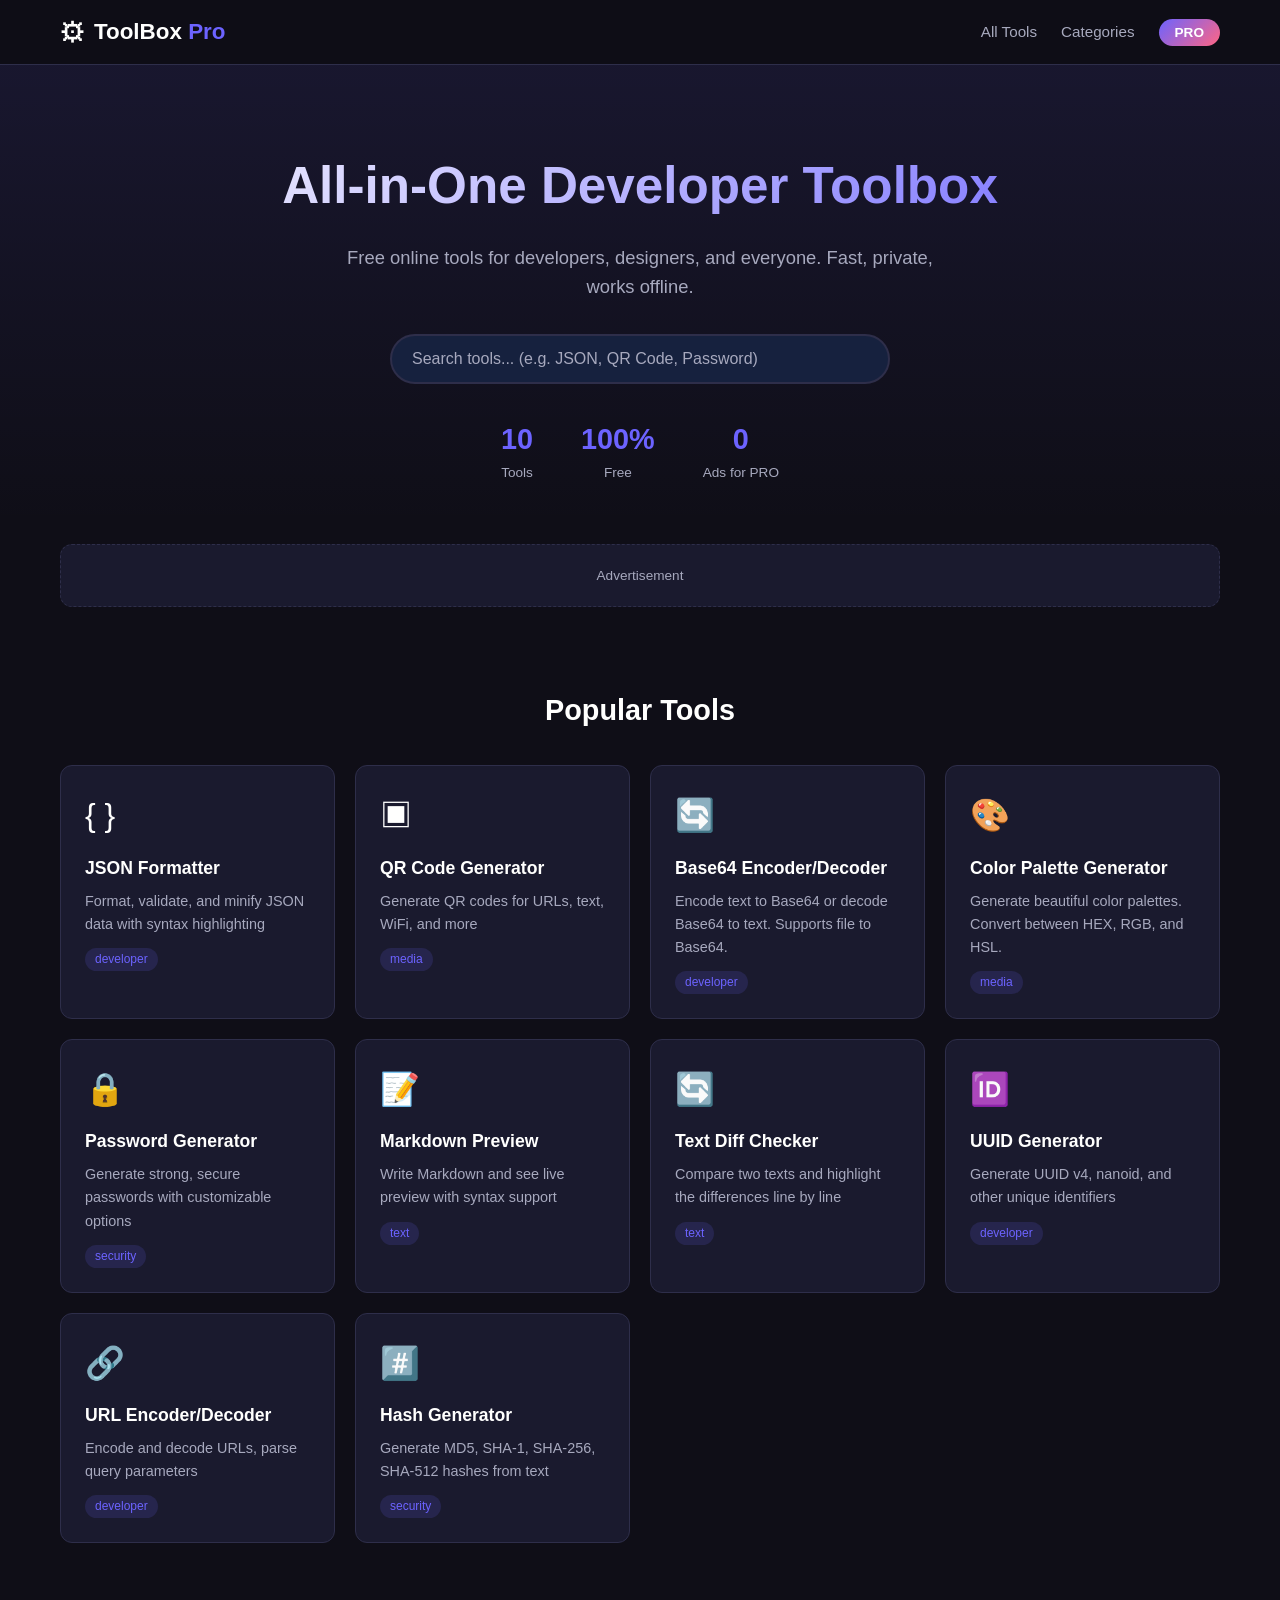
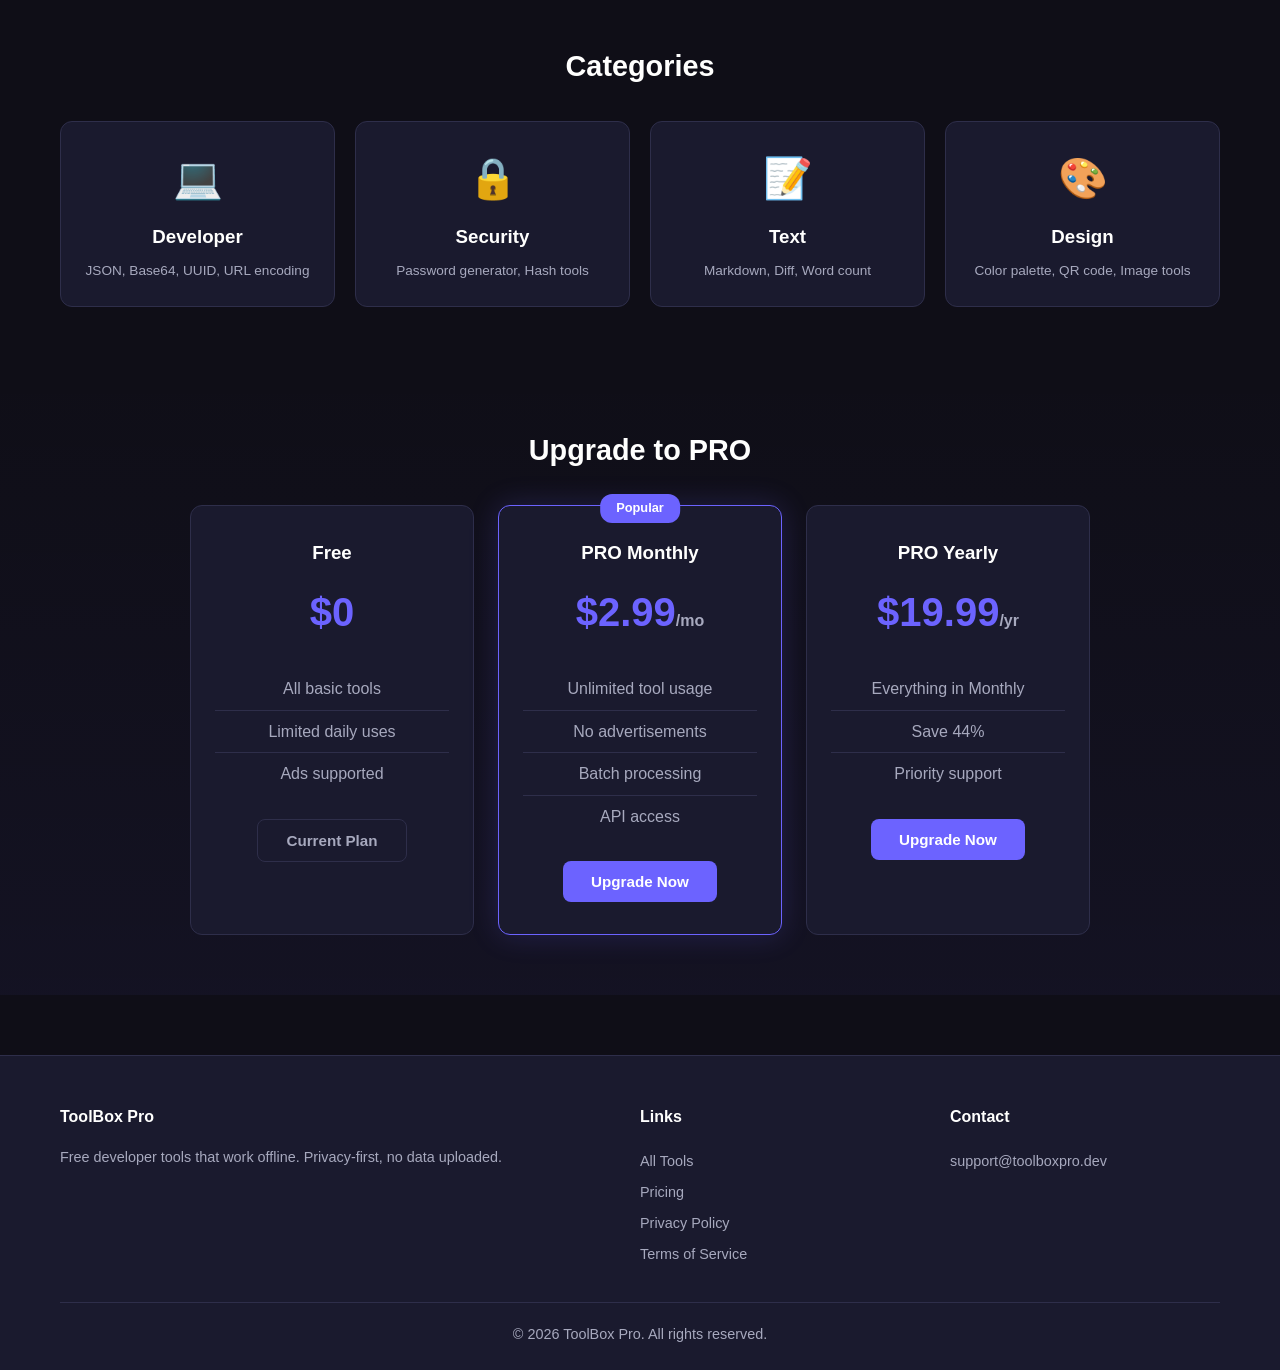
==== index.html @ e4f7e5e7 "feat: ToolBox Pro - monetizable PWA developer toolbox platform Complete multi-tool web platform with" ====
<!DOCTYPE html>
<html lang="zh-CN">
<head>
    <meta charset="UTF-8">
    <meta name="viewport" content="width=device-width, initial-scale=1.0">
    <meta name="description" content="ToolBox Pro - 免费在线开发者工具箱，JSON格式化、二维码生成、密码生成、Base64编解码等20+实用工具">
    <meta name="keywords" content="在线工具,开发者工具,JSON格式化,二维码生成器,密码生成器,Base64,工具箱">
    <meta name="theme-color" content="#6C63FF">
    <meta name="apple-mobile-web-app-capable" content="yes">
    <meta name="apple-mobile-web-app-status-bar-style" content="black-translucent">
    <title>ToolBox Pro - 免费在线工具箱</title>
    <link rel="manifest" href="manifest.json">
    <link rel="icon" type="image/svg+xml" href="assets/icon.svg">
    <link rel="apple-touch-icon" href="assets/icon-192.png">
    <link rel="stylesheet" href="css/style.css">
</head>
<body>
    <header class="header">
        <nav class="nav container">
            <a href="/" class="logo">
                <span class="logo-icon">&#9881;</span>
                <span class="logo-text">ToolBox <span class="highlight">Pro</span></span>
            </a>
            <div class="nav-links">
                <a href="#tools" class="nav-link">All Tools</a>
                <a href="#categories" class="nav-link">Categories</a>
                <button class="btn-premium" id="premiumBtn">PRO</button>
            </div>
            <button class="menu-toggle" id="menuToggle" aria-label="Toggle menu">&#9776;</button>
        </nav>
    </header>

    <main>
        <!-- Hero Section -->
        <section class="hero">
            <div class="container">
                <h1>All-in-One Developer Toolbox</h1>
                <p class="hero-subtitle">Free online tools for developers, designers, and everyone. Fast, private, works offline.</p>
                <div class="search-box">
                    <input type="text" id="searchInput" placeholder="Search tools... (e.g. JSON, QR Code, Password)" autocomplete="off">
                </div>
                <div class="hero-stats">
                    <div class="stat"><strong id="toolCount">10</strong><span>Tools</span></div>
                    <div class="stat"><strong>100%</strong><span>Free</span></div>
                    <div class="stat"><strong>0</strong><span>Ads for PRO</span></div>
                </div>
            </div>
        </section>

        <!-- Ad Banner Zone -->
        <div class="ad-zone container" id="adBannerTop">
            <div class="ad-placeholder">Advertisement</div>
        </div>

        <!-- Tools Grid -->
        <section class="tools-section" id="tools">
            <div class="container">
                <h2 class="section-title">Popular Tools</h2>
                <div class="tools-grid" id="toolsGrid">
                    <!-- Tools are injected by JS -->
                </div>
            </div>
        </section>

        <!-- Categories -->
        <section class="categories-section" id="categories">
            <div class="container">
                <h2 class="section-title">Categories</h2>
                <div class="categories-grid">
                    <div class="category-card" data-category="developer">
                        <span class="category-icon">&#128187;</span>
                        <h3>Developer</h3>
                        <p>JSON, Base64, UUID, URL encoding</p>
                    </div>
                    <div class="category-card" data-category="security">
                        <span class="category-icon">&#128274;</span>
                        <h3>Security</h3>
                        <p>Password generator, Hash tools</p>
                    </div>
                    <div class="category-card" data-category="text">
                        <span class="category-icon">&#128221;</span>
                        <h3>Text</h3>
                        <p>Markdown, Diff, Word count</p>
                    </div>
                    <div class="category-card" data-category="media">
                        <span class="category-icon">&#127912;</span>
                        <h3>Design</h3>
                        <p>Color palette, QR code, Image tools</p>
                    </div>
                </div>
            </div>
        </section>

        <!-- Premium Section -->
        <section class="premium-section" id="premium">
            <div class="container">
                <h2 class="section-title">Upgrade to PRO</h2>
                <div class="pricing-grid">
                    <div class="pricing-card">
                        <h3>Free</h3>
                        <div class="price">$0</div>
                        <ul>
                            <li>All basic tools</li>
                            <li>Limited daily uses</li>
                            <li>Ads supported</li>
                        </ul>
                        <button class="btn btn-outline">Current Plan</button>
                    </div>
                    <div class="pricing-card featured">
                        <div class="badge">Popular</div>
                        <h3>PRO Monthly</h3>
                        <div class="price">$2.99<span>/mo</span></div>
                        <ul>
                            <li>Unlimited tool usage</li>
                            <li>No advertisements</li>
                            <li>Batch processing</li>
                            <li>API access</li>
                        </ul>
                        <button class="btn btn-primary" onclick="handleUpgrade('monthly')">Upgrade Now</button>
                    </div>
                    <div class="pricing-card">
                        <h3>PRO Yearly</h3>
                        <div class="price">$19.99<span>/yr</span></div>
                        <ul>
                            <li>Everything in Monthly</li>
                            <li>Save 44%</li>
                            <li>Priority support</li>
                        </ul>
                        <button class="btn btn-primary" onclick="handleUpgrade('yearly')">Upgrade Now</button>
                    </div>
                </div>
            </div>
        </section>

        <!-- Tool Modal -->
        <div class="modal-overlay" id="modalOverlay">
            <div class="modal" id="toolModal">
                <div class="modal-header">
                    <h2 id="modalTitle">Tool</h2>
                    <button class="modal-close" id="modalClose">&times;</button>
                </div>
                <div class="modal-body" id="modalBody">
                    <!-- Tool content injected here -->
                </div>
            </div>
        </div>
    </main>

    <footer class="footer">
        <div class="container">
            <div class="footer-grid">
                <div>
                    <h4>ToolBox Pro</h4>
                    <p>Free developer tools that work offline. Privacy-first, no data uploaded.</p>
                </div>
                <div>
                    <h4>Links</h4>
                    <a href="#tools">All Tools</a>
                    <a href="#premium">Pricing</a>
                    <a href="privacy.html">Privacy Policy</a>
                    <a href="terms.html">Terms of Service</a>
                </div>
                <div>
                    <h4>Contact</h4>
                    <a href="mailto:support@toolboxpro.dev">support@toolboxpro.dev</a>
                </div>
            </div>
            <div class="footer-bottom">
                <p>&copy; 2026 ToolBox Pro. All rights reserved.</p>
            </div>
        </div>
    </footer>

    <!-- Install PWA prompt -->
    <div class="install-prompt" id="installPrompt" style="display:none">
        <p>Install ToolBox Pro for offline access</p>
        <button class="btn btn-primary btn-sm" id="installBtn">Install</button>
        <button class="btn btn-outline btn-sm" id="dismissInstall">Later</button>
    </div>

    <script src="js/tools-registry.js"></script>
    <script src="js/tools/json-formatter.js"></script>
    <script src="js/tools/qr-generator.js"></script>
    <script src="js/tools/base64-codec.js"></script>
    <script src="js/tools/color-palette.js"></script>
    <script src="js/tools/password-generator.js"></script>
    <script src="js/tools/markdown-preview.js"></script>
    <script src="js/tools/text-diff.js"></script>
    <script src="js/tools/uuid-generator.js"></script>
    <script src="js/tools/url-codec.js"></script>
    <script src="js/tools/hash-generator.js"></script>
    <script src="js/app.js"></script>
    <script>
        if ('serviceWorker' in navigator) {
            navigator.serviceWorker.register('sw.js');
        }
    </script>
</body>
</html>
---- css/style.css ----
/* ===== CSS Variables & Reset ===== */
:root {
    --primary: #6C63FF;
    --primary-dark: #5A52E0;
    --secondary: #FF6584;
    --bg: #0F0E17;
    --bg-card: #1A1A2E;
    --bg-input: #16213E;
    --text: #FFFFFE;
    --text-muted: #A7A9BE;
    --border: #2E2E4A;
    --success: #2CB67D;
    --warning: #FF8906;
    --radius: 12px;
    --shadow: 0 4px 20px rgba(0,0,0,0.3);
}

* { margin: 0; padding: 0; box-sizing: border-box; }

html { scroll-behavior: smooth; }

body {
    font-family: -apple-system, BlinkMacSystemFont, 'Segoe UI', Roboto, sans-serif;
    background: var(--bg);
    color: var(--text);
    line-height: 1.6;
    overflow-x: hidden;
}

.container {
    max-width: 1200px;
    margin: 0 auto;
    padding: 0 20px;
}

a { color: var(--primary); text-decoration: none; }

/* ===== Header ===== */
.header {
    position: sticky;
    top: 0;
    z-index: 100;
    background: rgba(15, 14, 23, 0.95);
    backdrop-filter: blur(10px);
    border-bottom: 1px solid var(--border);
}

.nav {
    display: flex;
    align-items: center;
    justify-content: space-between;
    height: 64px;
}

.logo {
    display: flex;
    align-items: center;
    gap: 8px;
    font-size: 1.4rem;
    font-weight: 700;
    color: var(--text);
}

.logo-icon { font-size: 1.6rem; }
.highlight { color: var(--primary); }

.nav-links {
    display: flex;
    align-items: center;
    gap: 24px;
}

.nav-link {
    color: var(--text-muted);
    font-size: 0.95rem;
    transition: color 0.2s;
}

.nav-link:hover { color: var(--text); }

.btn-premium {
    background: linear-gradient(135deg, var(--primary), var(--secondary));
    color: white;
    border: none;
    padding: 6px 16px;
    border-radius: 20px;
    font-weight: 600;
    cursor: pointer;
    font-size: 0.85rem;
    transition: transform 0.2s;
}

.btn-premium:hover { transform: scale(1.05); }

.menu-toggle {
    display: none;
    background: none;
    border: none;
    color: var(--text);
    font-size: 1.5rem;
    cursor: pointer;
}

/* ===== Hero ===== */
.hero {
    padding: 80px 0 40px;
    text-align: center;
    background: linear-gradient(180deg, rgba(108,99,255,0.1) 0%, transparent 100%);
}

.hero h1 {
    font-size: clamp(2rem, 5vw, 3.2rem);
    font-weight: 800;
    margin-bottom: 16px;
    background: linear-gradient(135deg, var(--text) 0%, var(--primary) 100%);
    -webkit-background-clip: text;
    -webkit-text-fill-color: transparent;
    background-clip: text;
}

.hero-subtitle {
    color: var(--text-muted);
    font-size: 1.15rem;
    max-width: 600px;
    margin: 0 auto 32px;
}

.search-box {
    max-width: 500px;
    margin: 0 auto 32px;
}

.search-box input {
    width: 100%;
    padding: 14px 20px;
    border-radius: 50px;
    border: 2px solid var(--border);
    background: var(--bg-input);
    color: var(--text);
    font-size: 1rem;
    outline: none;
    transition: border-color 0.3s;
}

.search-box input:focus {
    border-color: var(--primary);
}

.search-box input::placeholder {
    color: var(--text-muted);
}

.hero-stats {
    display: flex;
    justify-content: center;
    gap: 48px;
}

.stat {
    display: flex;
    flex-direction: column;
}

.stat strong {
    font-size: 1.8rem;
    color: var(--primary);
}

.stat span {
    color: var(--text-muted);
    font-size: 0.85rem;
}

/* ===== Ad Zone ===== */
.ad-zone {
    margin: 20px auto;
    text-align: center;
}

.ad-placeholder {
    background: var(--bg-card);
    border: 1px dashed var(--border);
    border-radius: var(--radius);
    padding: 20px;
    color: var(--text-muted);
    font-size: 0.85rem;
}

body.premium .ad-zone { display: none; }

/* ===== Tools Grid ===== */
.tools-section {
    padding: 60px 0;
}

.section-title {
    font-size: 1.8rem;
    margin-bottom: 32px;
    text-align: center;
}

.tools-grid {
    display: grid;
    grid-template-columns: repeat(auto-fill, minmax(260px, 1fr));
    gap: 20px;
}

.tool-card {
    background: var(--bg-card);
    border: 1px solid var(--border);
    border-radius: var(--radius);
    padding: 24px;
    cursor: pointer;
    transition: all 0.3s ease;
    position: relative;
    overflow: hidden;
}

.tool-card:hover {
    transform: translateY(-4px);
    border-color: var(--primary);
    box-shadow: 0 8px 30px rgba(108,99,255,0.2);
}

.tool-card::before {
    content: '';
    position: absolute;
    top: 0;
    left: 0;
    right: 0;
    height: 3px;
    background: linear-gradient(90deg, var(--primary), var(--secondary));
    opacity: 0;
    transition: opacity 0.3s;
}

.tool-card:hover::before { opacity: 1; }

.tool-icon {
    font-size: 2rem;
    margin-bottom: 12px;
    display: block;
}

.tool-card h3 {
    font-size: 1.1rem;
    margin-bottom: 8px;
}

.tool-card p {
    color: var(--text-muted);
    font-size: 0.9rem;
}

.tool-card .tool-tag {
    display: inline-block;
    background: rgba(108,99,255,0.15);
    color: var(--primary);
    padding: 2px 10px;
    border-radius: 12px;
    font-size: 0.75rem;
    margin-top: 12px;
}

.tool-card.hidden { display: none; }

/* ===== Categories ===== */
.categories-section {
    padding: 40px 0 60px;
}

.categories-grid {
    display: grid;
    grid-template-columns: repeat(auto-fill, minmax(240px, 1fr));
    gap: 20px;
}

.category-card {
    background: var(--bg-card);
    border: 1px solid var(--border);
    border-radius: var(--radius);
    padding: 24px;
    text-align: center;
    cursor: pointer;
    transition: all 0.3s;
}

.category-card:hover {
    border-color: var(--primary);
    transform: translateY(-2px);
}

.category-icon { font-size: 2.5rem; display: block; margin-bottom: 12px; }
.category-card h3 { margin-bottom: 8px; }
.category-card p { color: var(--text-muted); font-size: 0.85rem; }

/* ===== Premium / Pricing ===== */
.premium-section {
    padding: 60px 0;
    background: linear-gradient(180deg, transparent, rgba(108,99,255,0.05));
}

.pricing-grid {
    display: grid;
    grid-template-columns: repeat(auto-fit, minmax(260px, 1fr));
    gap: 24px;
    max-width: 900px;
    margin: 0 auto;
}

.pricing-card {
    background: var(--bg-card);
    border: 1px solid var(--border);
    border-radius: var(--radius);
    padding: 32px 24px;
    text-align: center;
    position: relative;
}

.pricing-card.featured {
    border-color: var(--primary);
    box-shadow: 0 0 30px rgba(108,99,255,0.2);
}

.pricing-card .badge {
    position: absolute;
    top: -12px;
    left: 50%;
    transform: translateX(-50%);
    background: var(--primary);
    color: white;
    padding: 4px 16px;
    border-radius: 12px;
    font-size: 0.8rem;
    font-weight: 600;
}

.pricing-card h3 { margin-bottom: 12px; }

.price {
    font-size: 2.5rem;
    font-weight: 800;
    color: var(--primary);
    margin-bottom: 24px;
}

.price span { font-size: 1rem; color: var(--text-muted); }

.pricing-card ul {
    list-style: none;
    margin-bottom: 24px;
}

.pricing-card li {
    padding: 8px 0;
    color: var(--text-muted);
    border-bottom: 1px solid var(--border);
}

.pricing-card li:last-child { border-bottom: none; }

/* ===== Buttons ===== */
.btn {
    display: inline-block;
    padding: 12px 28px;
    border-radius: 8px;
    font-weight: 600;
    font-size: 0.95rem;
    cursor: pointer;
    border: none;
    transition: all 0.2s;
}

.btn-primary {
    background: var(--primary);
    color: white;
}

.btn-primary:hover { background: var(--primary-dark); }

.btn-outline {
    background: transparent;
    color: var(--text-muted);
    border: 1px solid var(--border);
}

.btn-sm { padding: 8px 16px; font-size: 0.85rem; }

/* ===== Modal ===== */
.modal-overlay {
    display: none;
    position: fixed;
    top: 0; left: 0; right: 0; bottom: 0;
    background: rgba(0,0,0,0.7);
    z-index: 1000;
    align-items: center;
    justify-content: center;
    padding: 20px;
}

.modal-overlay.active {
    display: flex;
}

.modal {
    background: var(--bg);
    border: 1px solid var(--border);
    border-radius: var(--radius);
    width: 100%;
    max-width: 800px;
    max-height: 90vh;
    overflow-y: auto;
    box-shadow: var(--shadow);
}

.modal-header {
    display: flex;
    align-items: center;
    justify-content: space-between;
    padding: 20px 24px;
    border-bottom: 1px solid var(--border);
    position: sticky;
    top: 0;
    background: var(--bg);
    z-index: 1;
}

.modal-close {
    background: none;
    border: none;
    color: var(--text-muted);
    font-size: 1.8rem;
    cursor: pointer;
    line-height: 1;
}

.modal-close:hover { color: var(--text); }

.modal-body {
    padding: 24px;
}

/* ===== Tool Common Styles ===== */
.tool-input, .tool-output {
    width: 100%;
    min-height: 120px;
    padding: 14px;
    border-radius: 8px;
    border: 1px solid var(--border);
    background: var(--bg-input);
    color: var(--text);
    font-family: 'Fira Code', 'Consolas', monospace;
    font-size: 0.9rem;
    resize: vertical;
    outline: none;
}

.tool-input:focus { border-color: var(--primary); }

.tool-output {
    background: var(--bg-card);
    cursor: default;
}

.tool-actions {
    display: flex;
    gap: 10px;
    margin: 16px 0;
    flex-wrap: wrap;
}

.tool-label {
    display: block;
    color: var(--text-muted);
    font-size: 0.85rem;
    margin-bottom: 8px;
    font-weight: 500;
}

.tool-row {
    display: grid;
    grid-template-columns: 1fr 1fr;
    gap: 20px;
    margin-bottom: 16px;
}

.tool-group { margin-bottom: 16px; }

.tool-select, .tool-number {
    padding: 10px 14px;
    border-radius: 8px;
    border: 1px solid var(--border);
    background: var(--bg-input);
    color: var(--text);
    font-size: 0.9rem;
    outline: none;
}

.tool-select:focus, .tool-number:focus { border-color: var(--primary); }

.copy-feedback {
    color: var(--success);
    font-size: 0.85rem;
    opacity: 0;
    transition: opacity 0.3s;
}

.copy-feedback.show { opacity: 1; }

/* Color swatches */
.color-grid {
    display: grid;
    grid-template-columns: repeat(auto-fill, minmax(100px, 1fr));
    gap: 12px;
}

.color-swatch {
    height: 80px;
    border-radius: 8px;
    display: flex;
    align-items: flex-end;
    justify-content: center;
    padding: 8px;
    cursor: pointer;
    font-size: 0.75rem;
    font-weight: 600;
    transition: transform 0.2s;
}

.color-swatch:hover { transform: scale(1.05); }

/* Diff styles */
.diff-container { font-family: monospace; font-size: 0.85rem; }
.diff-line { padding: 2px 8px; white-space: pre-wrap; word-break: break-all; }
.diff-add { background: rgba(44,182,125,0.2); color: var(--success); }
.diff-remove { background: rgba(255,101,132,0.2); color: var(--secondary); }
.diff-same { color: var(--text-muted); }

/* Markdown preview */
.markdown-preview {
    background: var(--bg-card);
    border: 1px solid var(--border);
    border-radius: 8px;
    padding: 16px;
    min-height: 200px;
    overflow: auto;
}

.markdown-preview h1, .markdown-preview h2, .markdown-preview h3 { margin: 16px 0 8px; }
.markdown-preview p { margin-bottom: 12px; }
.markdown-preview code {
    background: var(--bg-input);
    padding: 2px 6px;
    border-radius: 4px;
    font-size: 0.9em;
}
.markdown-preview pre {
    background: var(--bg-input);
    padding: 12px;
    border-radius: 8px;
    overflow-x: auto;
    margin-bottom: 12px;
}
.markdown-preview blockquote {
    border-left: 3px solid var(--primary);
    padding-left: 12px;
    color: var(--text-muted);
    margin-bottom: 12px;
}
.markdown-preview ul, .markdown-preview ol { padding-left: 20px; margin-bottom: 12px; }

/* Password strength */
.strength-bar {
    height: 6px;
    border-radius: 3px;
    background: var(--border);
    margin: 8px 0;
    overflow: hidden;
}

.strength-fill {
    height: 100%;
    border-radius: 3px;
    transition: width 0.3s, background 0.3s;
}

.password-display {
    font-family: 'Fira Code', monospace;
    font-size: 1.2rem;
    padding: 16px;
    background: var(--bg-input);
    border-radius: 8px;
    text-align: center;
    word-break: break-all;
    margin-bottom: 16px;
    border: 1px solid var(--border);
    user-select: all;
}

/* Checkbox & Range */
.checkbox-group {
    display: flex;
    flex-wrap: wrap;
    gap: 16px;
    margin: 12px 0;
}

.checkbox-group label {
    display: flex;
    align-items: center;
    gap: 6px;
    color: var(--text-muted);
    cursor: pointer;
    font-size: 0.9rem;
}

.range-group {
    display: flex;
    align-items: center;
    gap: 12px;
    margin: 12px 0;
}

.range-group input[type="range"] {
    flex: 1;
    accent-color: var(--primary);
}

.range-group .range-value {
    background: var(--bg-input);
    padding: 4px 12px;
    border-radius: 6px;
    min-width: 40px;
    text-align: center;
    font-weight: 600;
}

/* ===== Footer ===== */
.footer {
    background: var(--bg-card);
    border-top: 1px solid var(--border);
    padding: 48px 0 24px;
    margin-top: 60px;
}

.footer-grid {
    display: grid;
    grid-template-columns: 2fr 1fr 1fr;
    gap: 40px;
    margin-bottom: 32px;
}

.footer h4 { margin-bottom: 16px; }

.footer a {
    display: block;
    color: var(--text-muted);
    padding: 4px 0;
    font-size: 0.9rem;
}

.footer a:hover { color: var(--text); }

.footer p { color: var(--text-muted); font-size: 0.9rem; }

.footer-bottom {
    border-top: 1px solid var(--border);
    padding-top: 20px;
    text-align: center;
}

/* ===== Install Prompt ===== */
.install-prompt {
    position: fixed;
    bottom: 20px;
    left: 50%;
    transform: translateX(-50%);
    background: var(--bg-card);
    border: 1px solid var(--primary);
    border-radius: var(--radius);
    padding: 16px 24px;
    display: flex;
    align-items: center;
    gap: 16px;
    box-shadow: var(--shadow);
    z-index: 200;
}

.install-prompt p { font-size: 0.9rem; }

/* ===== Responsive ===== */
@media (max-width: 768px) {
    .nav-links { display: none; }
    .menu-toggle { display: block; }

    .nav-links.open {
        display: flex;
        flex-direction: column;
        position: absolute;
        top: 64px;
        left: 0;
        right: 0;
        background: var(--bg);
        border-bottom: 1px solid var(--border);
        padding: 20px;
        gap: 16px;
    }

    .hero { padding: 40px 0 20px; }
    .hero-stats { gap: 24px; }
    .tools-grid { grid-template-columns: 1fr; }
    .tool-row { grid-template-columns: 1fr; }
    .footer-grid { grid-template-columns: 1fr; gap: 24px; }
    .pricing-grid { grid-template-columns: 1fr; }

    .install-prompt {
        flex-direction: column;
        left: 10px;
        right: 10px;
        transform: none;
        text-align: center;
    }
}
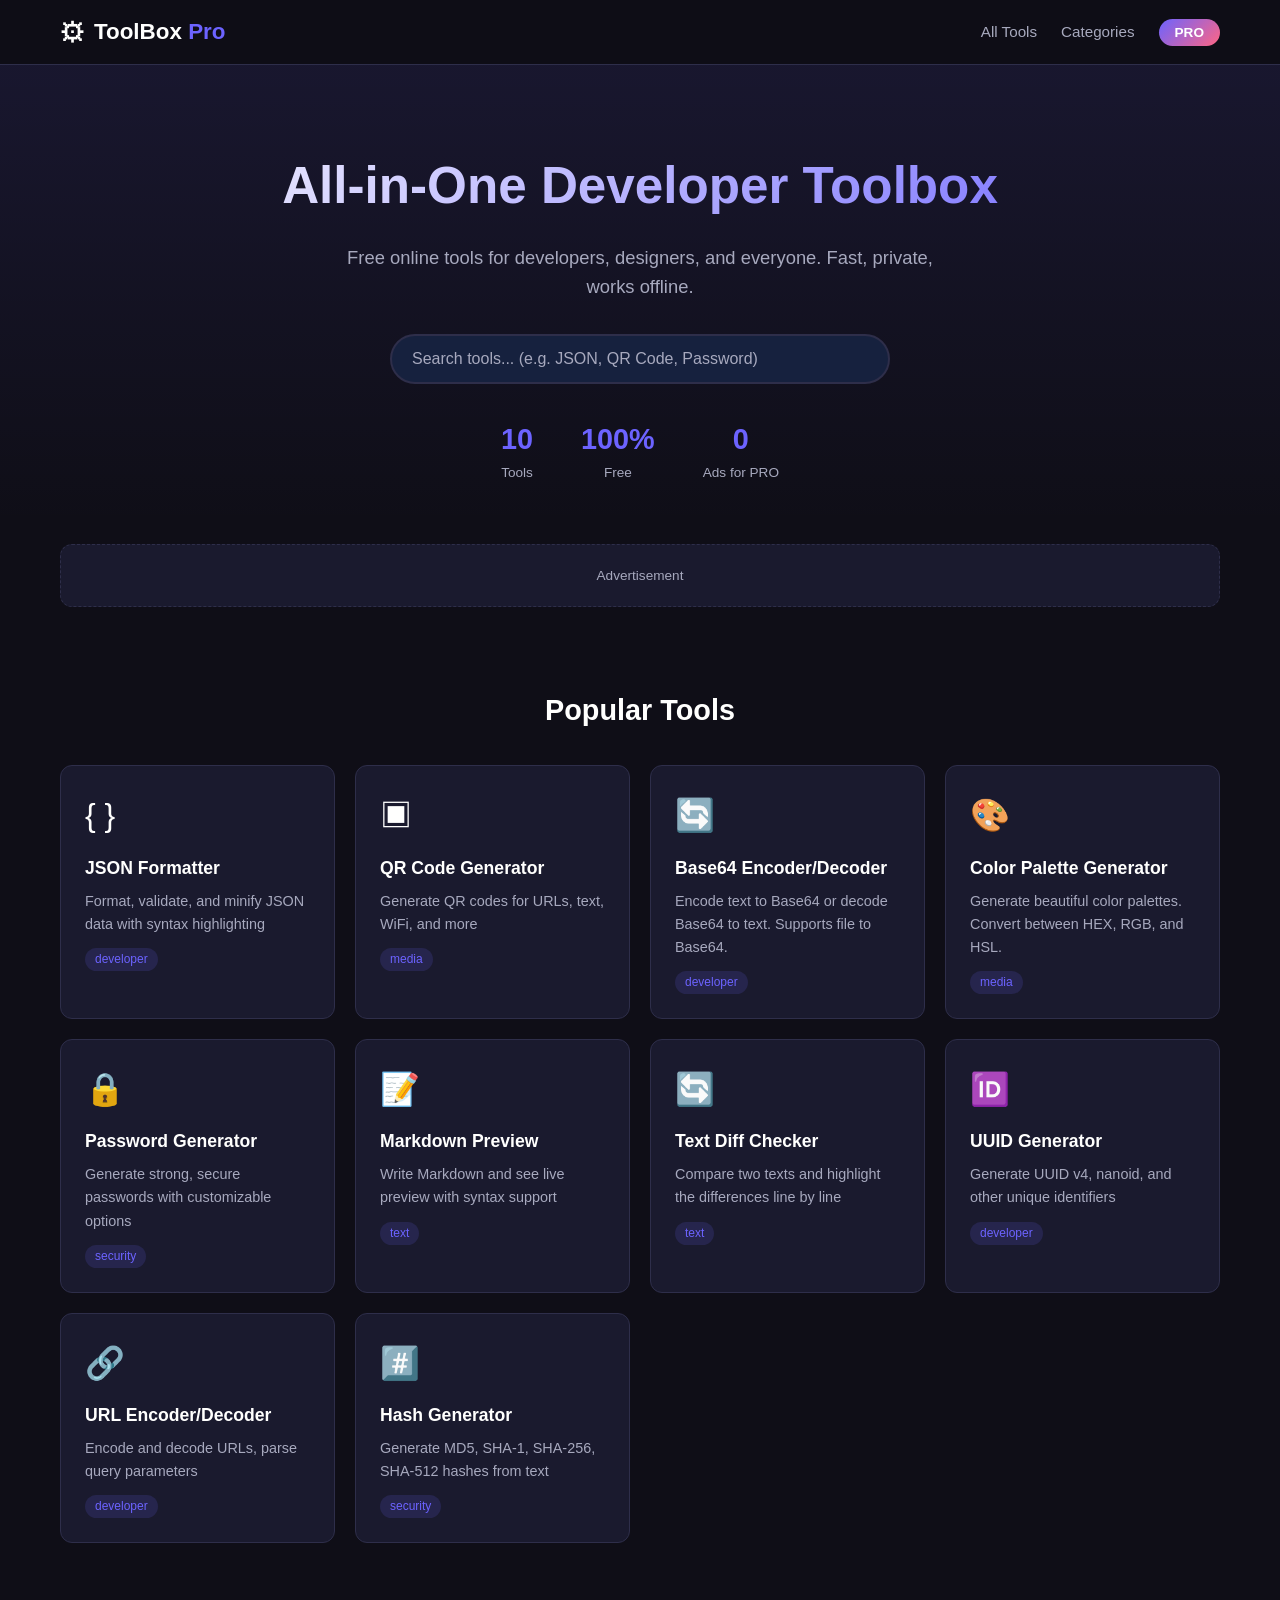
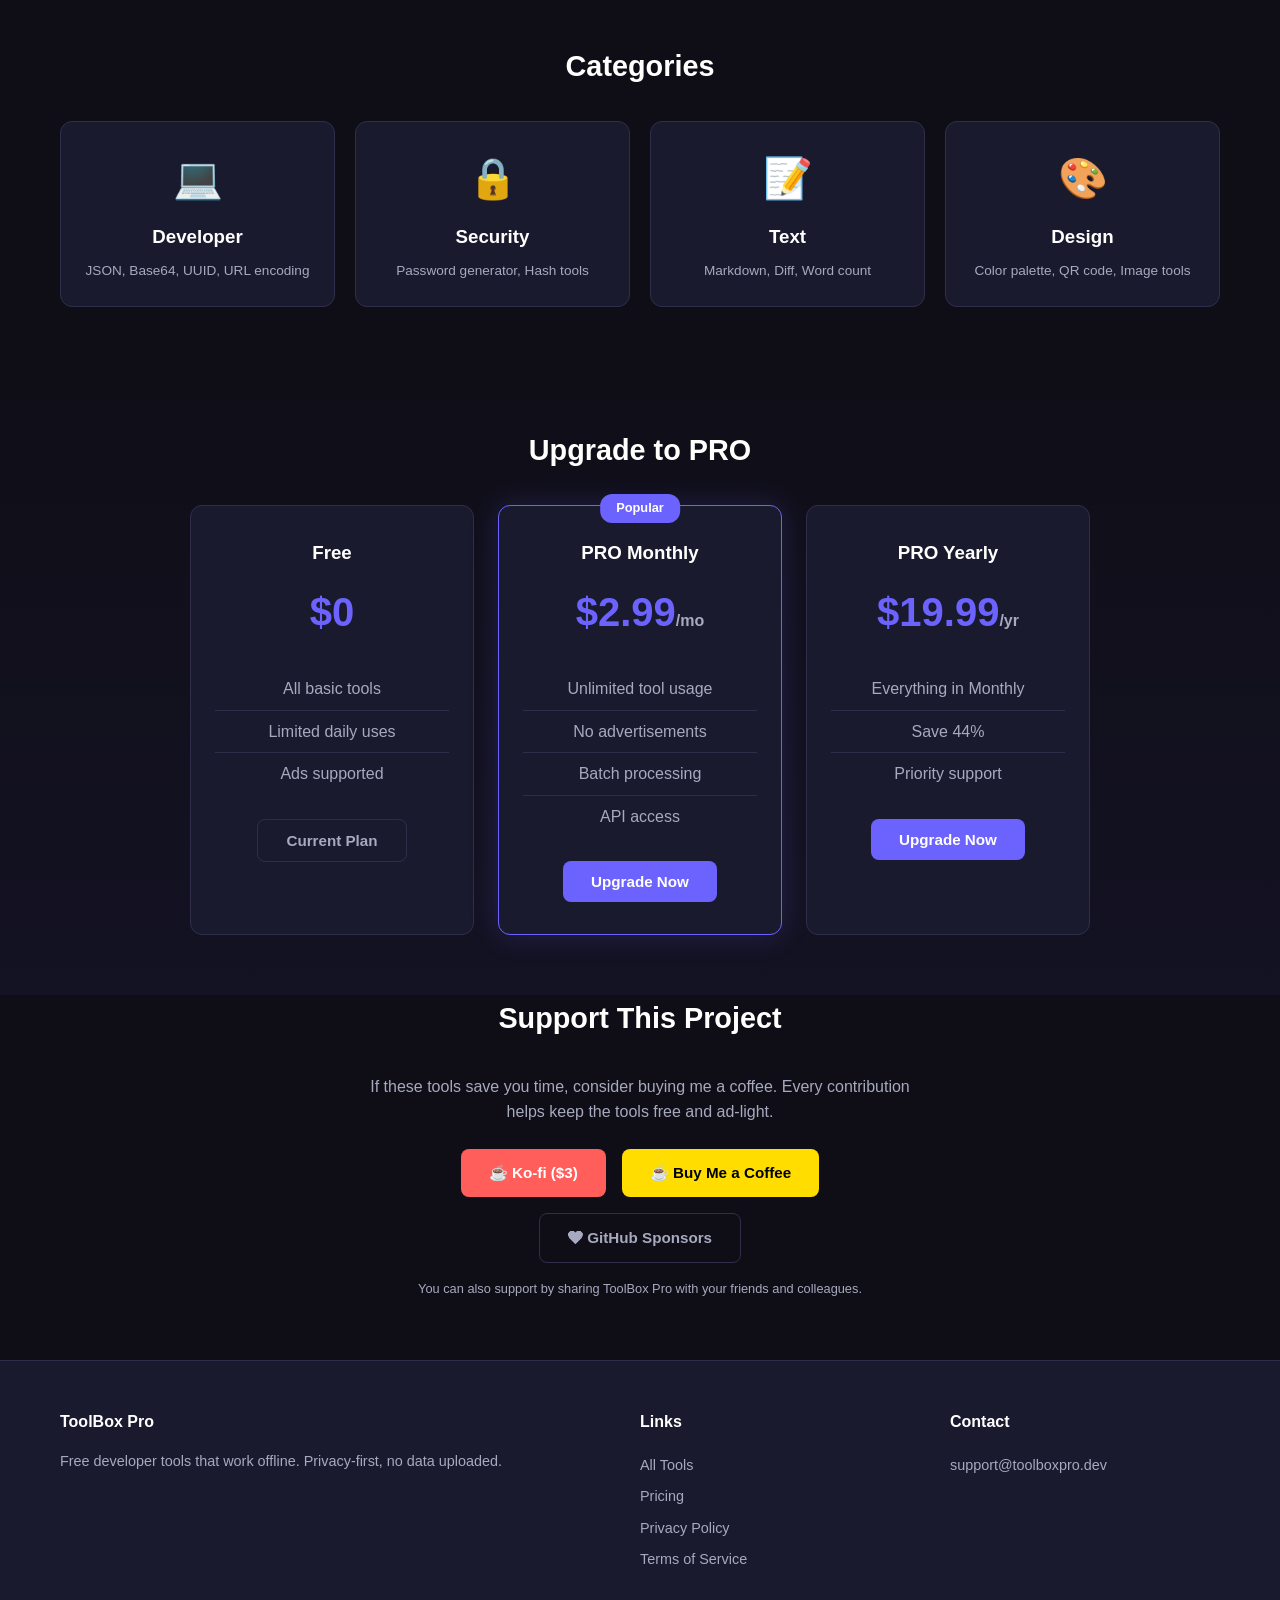
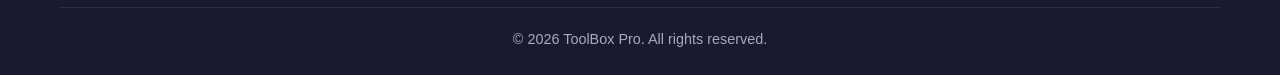
==== commit 43fdced6: "feat: add deployment configs, donation links, SEO, and CI/CD - GitHub Actions workflow for auto-depl" ====
--- a/index.html
+++ b/index.html
@@ -132,6 +132,20 @@
             </div>
         </section>
 
+        <!-- Donate / Support Section -->
+        <section class="donate-section" id="donate">
+            <div class="container" style="text-align:center;max-width:600px;">
+                <h2 class="section-title">Support This Project</h2>
+                <p style="color:var(--text-muted);margin-bottom:24px;">If these tools save you time, consider buying me a coffee. Every contribution helps keep the tools free and ad-light.</p>
+                <div style="display:flex;gap:16px;justify-content:center;flex-wrap:wrap;">
+                    <a href="https://ko-fi.com/toolboxpro" target="_blank" class="btn btn-primary" style="background:#FF5E5B;text-decoration:none;color:white;">&#9749; Ko-fi ($3)</a>
+                    <a href="https://www.buymeacoffee.com/toolboxpro" target="_blank" class="btn btn-primary" style="background:#FFDD00;color:#000;text-decoration:none;">&#9749; Buy Me a Coffee</a>
+                    <a href="https://github.com/sponsors/hilifer" target="_blank" class="btn btn-outline" style="text-decoration:none;">&#10084; GitHub Sponsors</a>
+                </div>
+                <p style="color:var(--text-muted);font-size:0.8rem;margin-top:16px;">You can also support by sharing ToolBox Pro with your friends and colleagues.</p>
+            </div>
+        </section>
+
         <!-- Tool Modal -->
         <div class="modal-overlay" id="modalOverlay">
             <div class="modal" id="toolModal">
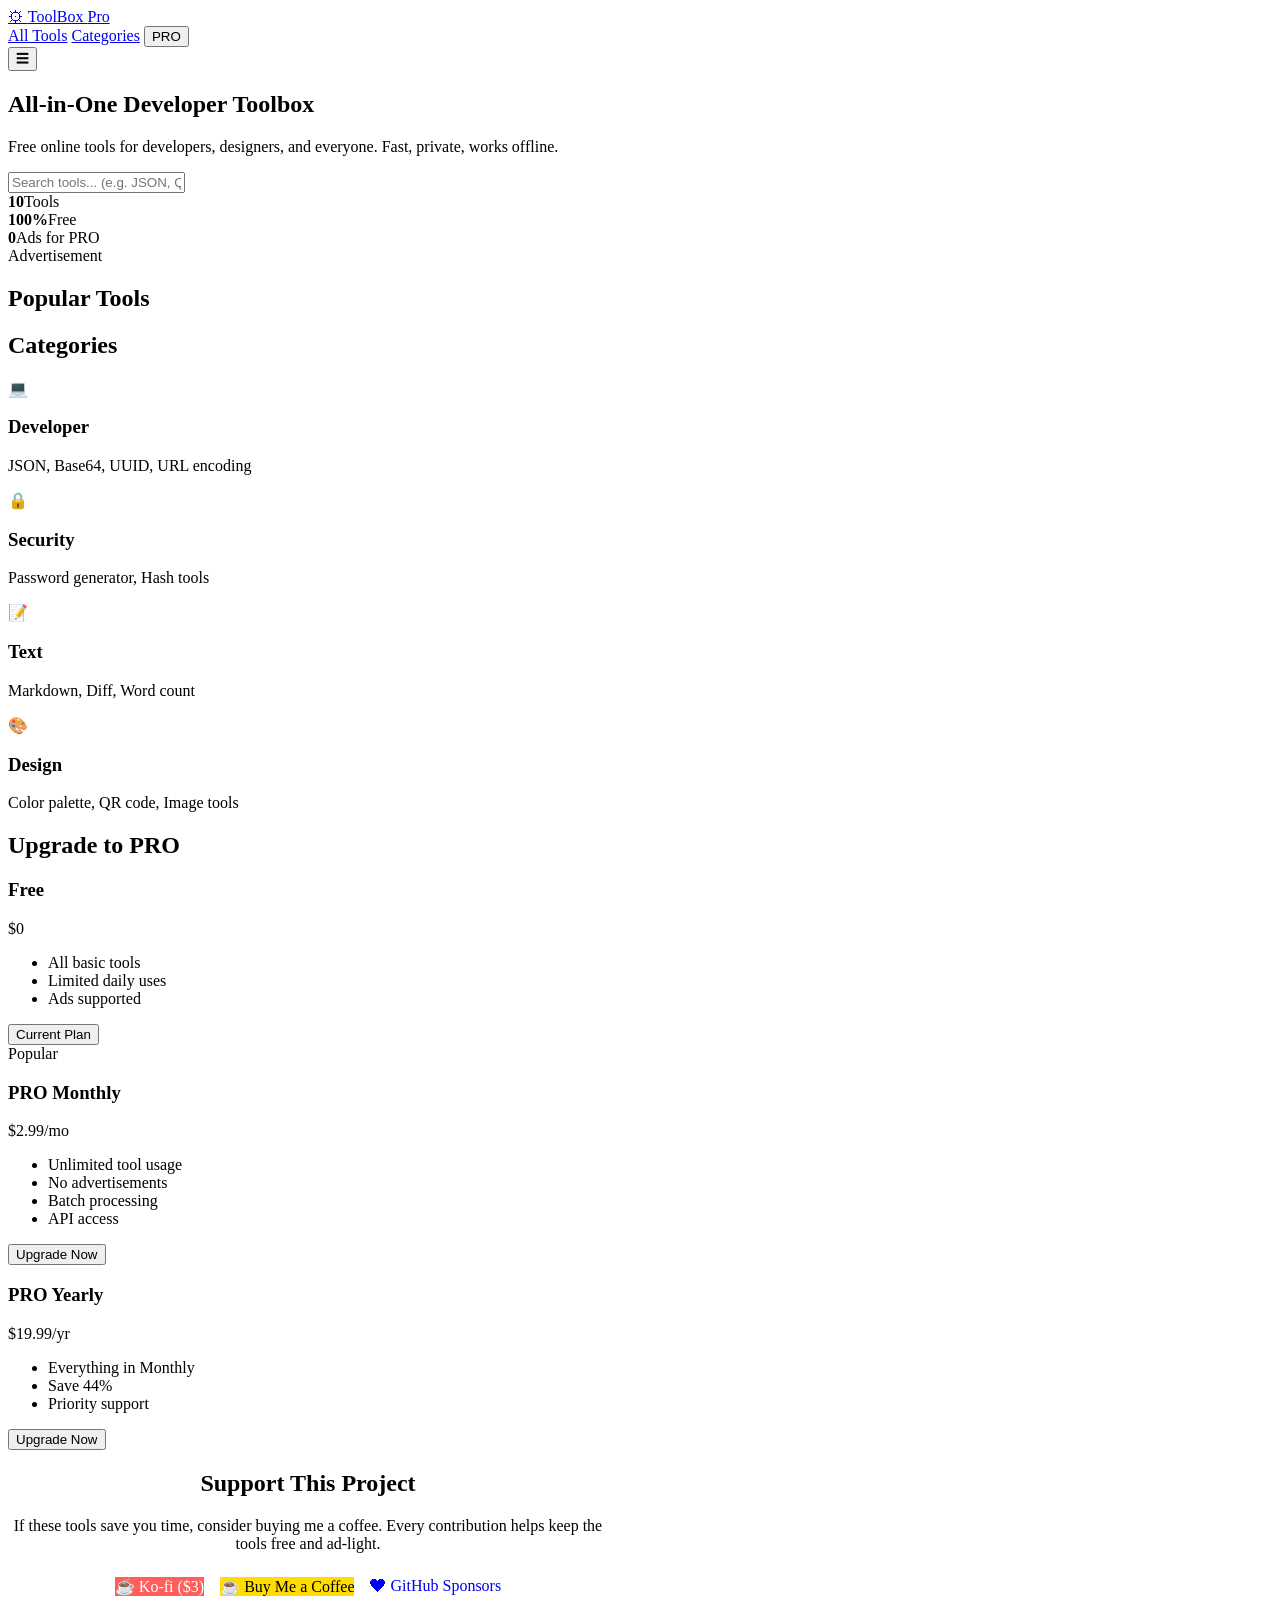
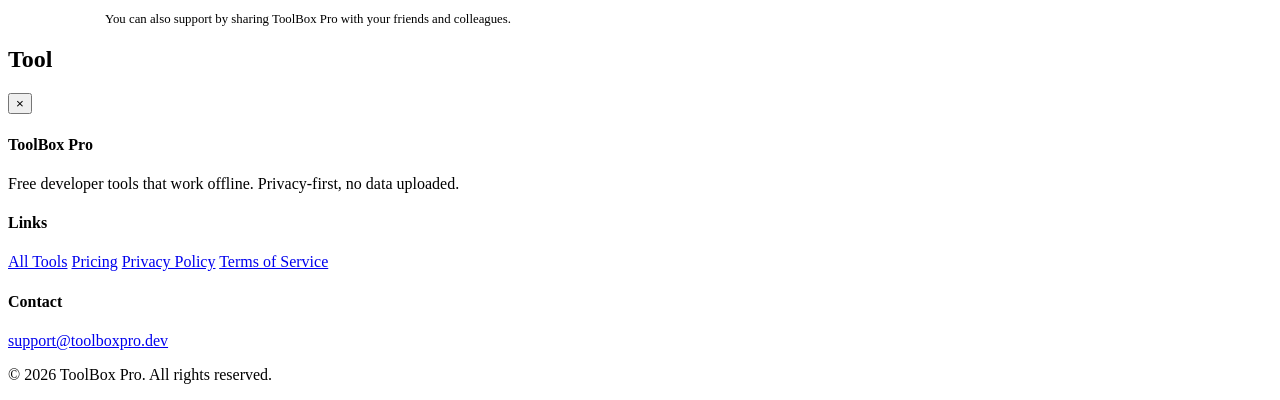
==== commit 56229490: "feat: add custom token manager inspired by openclaw-zero-token Implement a pure client-side JWT-like" ====
--- a/index.html
+++ b/index.html
@@ -203,6 +203,8 @@
     <script src="js/tools/uuid-generator.js"></script>
     <script src="js/tools/url-codec.js"></script>
     <script src="js/tools/hash-generator.js"></script>
+    <script src="js/token-manager.js"></script>
+    <script src="js/tools/api-token-tool.js"></script>
     <script src="js/app.js"></script>
     <script>
         if ('serviceWorker' in navigator) {
